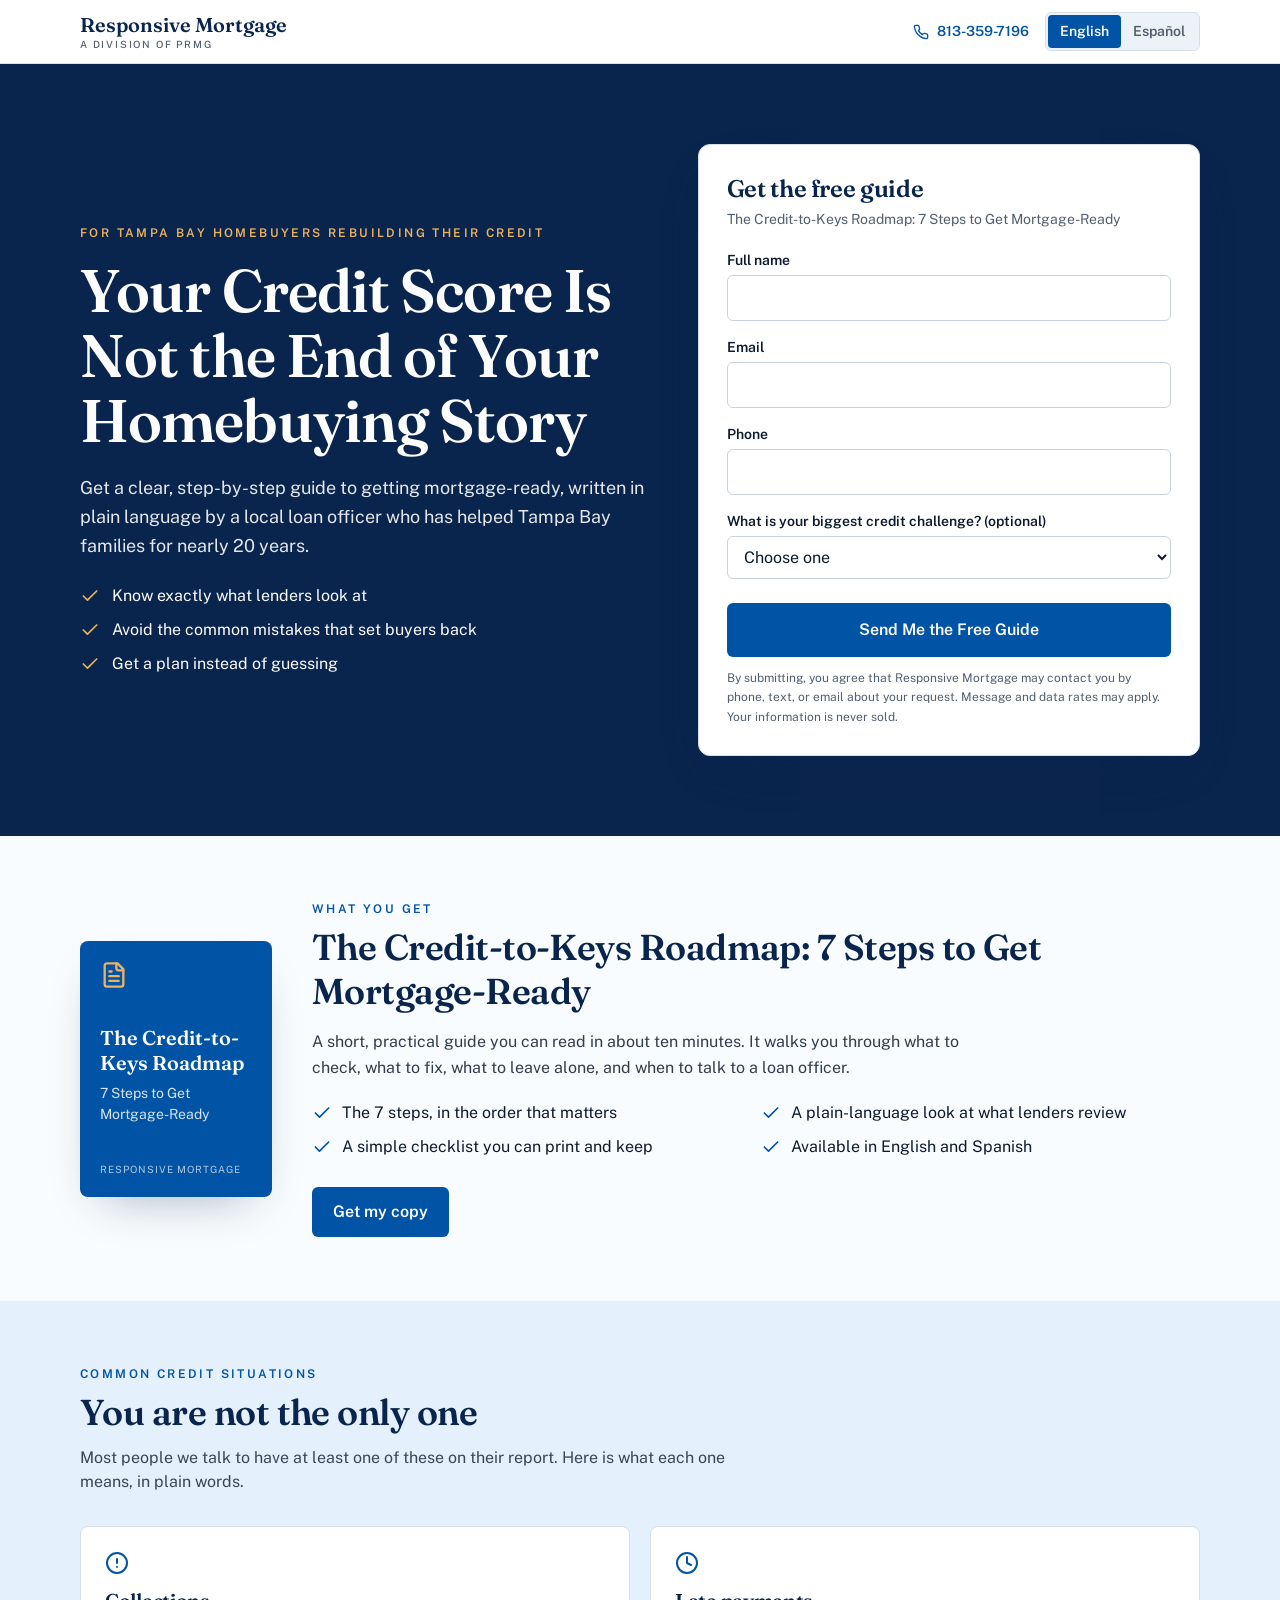
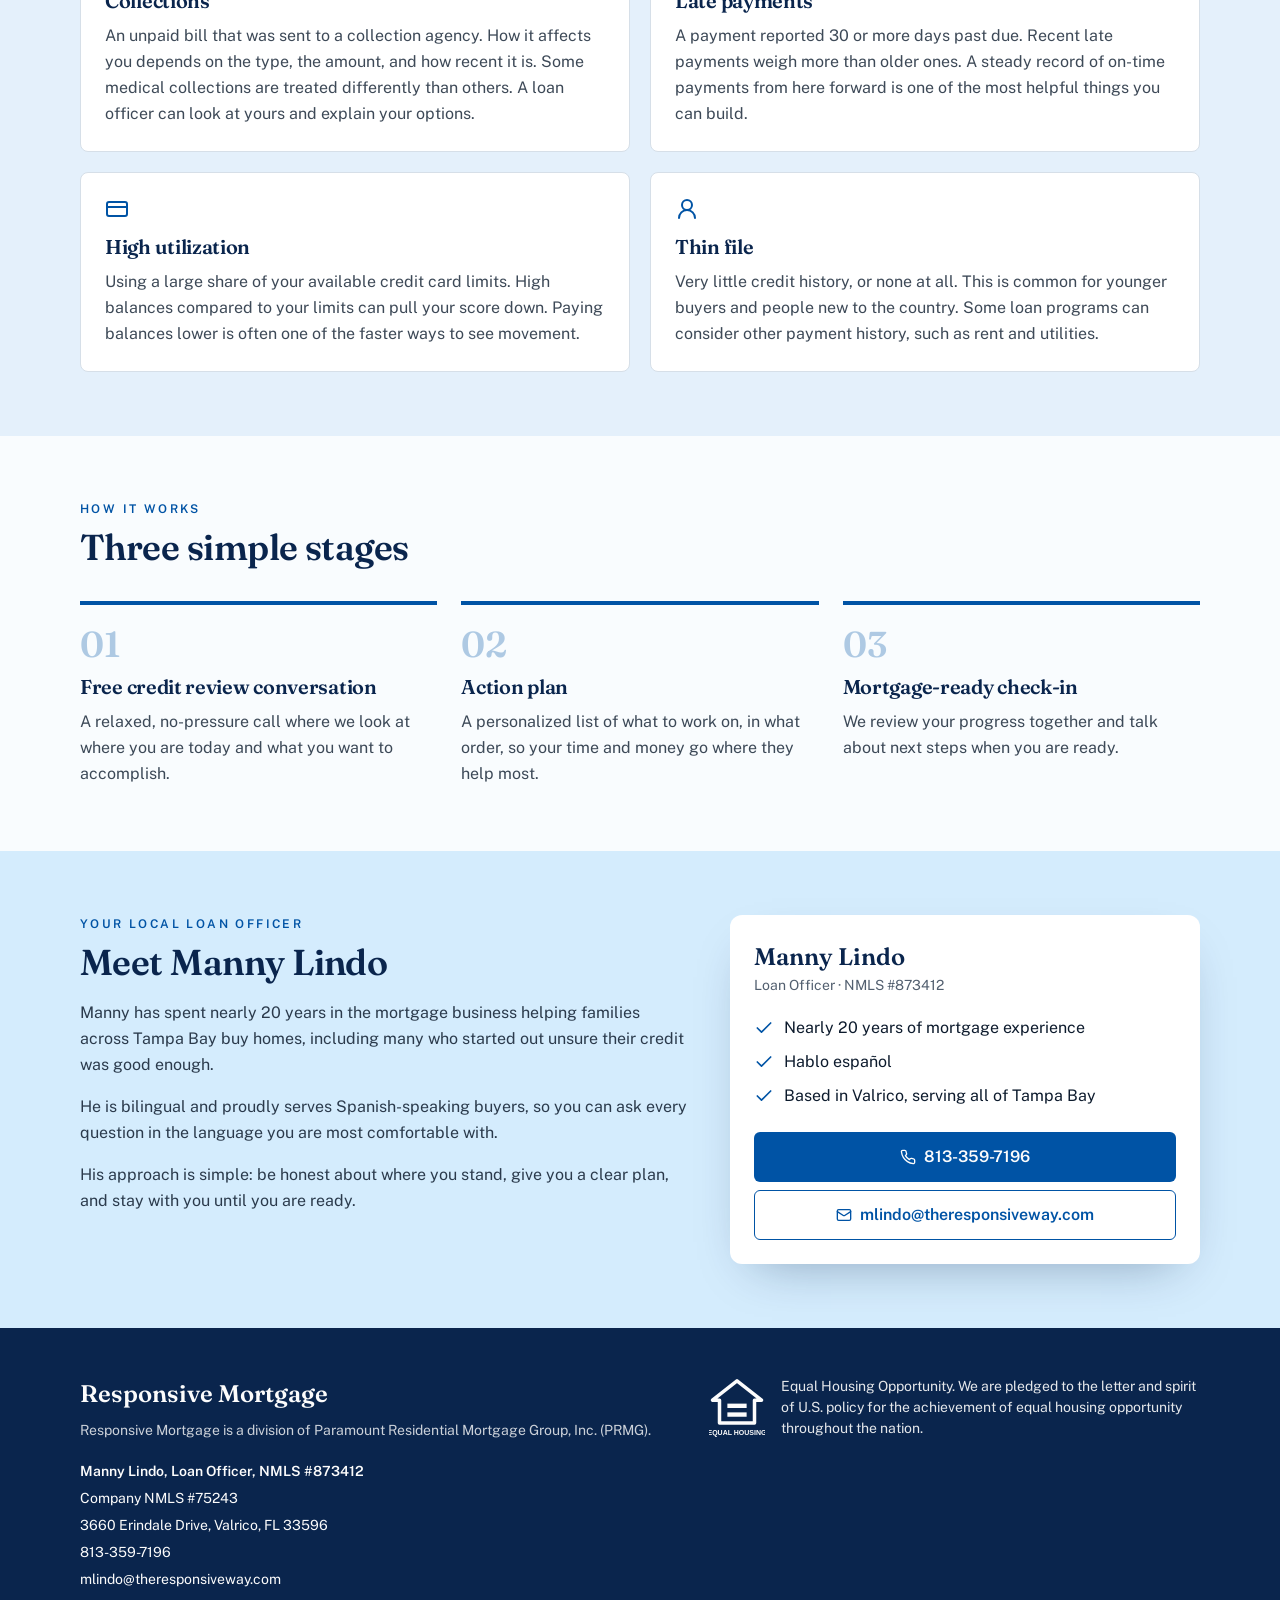
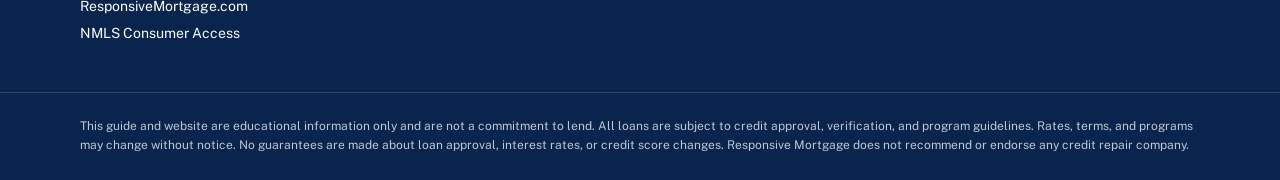
==== docs/index.html @ e1c6d34c "Add static Credit-to-Keys landing page and Apps Script signup handler Co-Authored-By: Claude Fable 5" ====
<!doctype html>
<html lang="en">
<head>
  <meta charset="utf-8">
  <meta name="viewport" content="width=device-width, initial-scale=1">
  <title>Free Credit-to-Keys Roadmap | Responsive Mortgage Tampa Bay</title>
  <meta name="description" content="Working on your credit and want to buy a home in Tampa Bay? Get the free 7-step guide to getting mortgage-ready from Manny Lindo, Responsive Mortgage.">
  <meta name="author" content="Responsive Mortgage">
  <meta property="og:title" content="Your Credit Score Is Not the End of Your Homebuying Story">
  <meta property="og:description" content="Free 7-step guide to getting mortgage-ready, in English and Spanish, for Tampa Bay homebuyers.">
  <meta property="og:type" content="website">
  <meta name="twitter:card" content="summary_large_image">
  <link rel="preconnect" href="https://fonts.googleapis.com">
  <link rel="preconnect" href="https://fonts.gstatic.com" crossorigin>
  <link rel="stylesheet" href="https://fonts.googleapis.com/css2?family=Fraunces:opsz,wght@9..144,500;9..144,600&family=Public+Sans:wght@400;500;600;700&display=swap">
  <link rel="stylesheet" href="assets/styles.css">
</head>
<body>
  <header class="site-header">
    <div class="wrap">
      <a href="./" aria-label="Responsive Mortgage home" class="wordmark">
        <span class="wordmark-name">Responsive Mortgage</span>
        <span class="wordmark-sub">A division of PRMG</span>
      </a>
      <div class="header-actions">
        <a href="tel:+18133597196" class="header-phone"><i data-icon="phone" data-small></i> 813-359-7196</a>
        <div role="group" aria-label="Language" class="lang-toggle">
          <button type="button" data-lang="en" aria-pressed="true">English</button>
          <button type="button" data-lang="es" aria-pressed="false">Español</button>
        </div>
        <a href="tel:+18133597196" class="header-phone-icon" aria-label="Call 813-359-7196" data-i18n-label="nav.call"><i data-icon="phone" data-small></i></a>
      </div>
    </div>
  </header>

  <main>
    <section class="hero">
      <img src="assets/tampa-home.jpg" alt="" width="1280" height="896" class="hero-img" onerror="this.remove()">
      <div class="wrap hero-grid">
        <div class="hero-copy">
          <p class="eyebrow" data-i18n="hero.eyebrow">For Tampa Bay homebuyers rebuilding their credit</p>
          <h1 data-i18n="hero.title">Your Credit Score Is Not the End of Your Homebuying Story</h1>
          <p class="hero-sub" data-i18n="hero.sub">Get a clear, step-by-step guide to getting mortgage-ready, written in plain language by a local loan officer who has helped Tampa Bay families for nearly 20 years.</p>
          <ul class="check-list">
            <li><i data-icon="check"></i><span data-i18n="hero.points.0">Know exactly what lenders look at</span></li>
            <li><i data-icon="check"></i><span data-i18n="hero.points.1">Avoid the common mistakes that set buyers back</span></li>
            <li><i data-icon="check"></i><span data-i18n="hero.points.2">Get a plan instead of guessing</span></li>
          </ul>
        </div>

        <form id="get-guide" class="lead-form" novalidate>
          <h2 data-i18n="form.title">Get the free guide</h2>
          <p class="form-sub" data-i18n="form.sub">The Credit-to-Keys Roadmap: 7 Steps to Get Mortgage-Ready</p>
          <div class="fields">
            <label>
              <span data-i18n="form.name">Full name</span>
              <input name="name" autocomplete="name" maxlength="100">
              <span class="field-error" data-error="name"></span>
            </label>
            <label>
              <span data-i18n="form.email">Email</span>
              <input name="email" type="email" autocomplete="email" maxlength="255">
              <span class="field-error" data-error="email"></span>
            </label>
            <label>
              <span data-i18n="form.phone">Phone</span>
              <input name="phone" type="tel" autocomplete="tel" maxlength="25">
              <span class="field-error" data-error="phone"></span>
            </label>
            <label>
              <span data-i18n="form.challenge">What is your biggest credit challenge? (optional)</span>
              <select name="challenge">
                <option value="" data-i18n="form.choose">Choose one</option>
                <option value="collections" data-i18n="form.challenges.collections">Collections</option>
                <option value="late_payments" data-i18n="form.challenges.late_payments">Late payments</option>
                <option value="high_balances" data-i18n="form.challenges.high_balances">High card balances</option>
                <option value="low_score" data-i18n="form.challenges.low_score">Low score</option>
                <option value="no_history" data-i18n="form.challenges.no_history">No credit history</option>
                <option value="not_sure" data-i18n="form.challenges.not_sure">Not sure</option>
              </select>
            </label>
          </div>
          <div class="hidden-field" aria-hidden="true">
            <label>Website <input name="website" tabindex="-1" autocomplete="off"></label>
          </div>
          <p role="alert" class="form-error" data-error="generic"></p>
          <button type="submit" class="btn btn-primary" data-i18n="form.submit">Send Me the Free Guide</button>
          <p class="consent" data-i18n="form.consent">By submitting, you agree that Responsive Mortgage may contact you by phone, text, or email about your request. Message and data rates may apply. Your information is never sold.</p>
        </form>
      </div>
    </section>

    <section class="wrap section get-grid">
      <div class="guide-cover">
        <i data-icon="file"></i>
        <div>
          <p class="guide-cover-title" data-i18n="get.title">The Credit-to-Keys Roadmap</p>
          <p class="guide-cover-sub" data-i18n="get.sub">7 Steps to Get Mortgage-Ready</p>
        </div>
        <p class="guide-cover-brand">Responsive Mortgage</p>
      </div>
      <div>
        <p class="eyebrow" data-i18n="get.eyebrow">What you get</p>
        <h2 class="h2" data-i18n="get.heading">The Credit-to-Keys Roadmap: 7 Steps to Get Mortgage-Ready</h2>
        <p class="body" data-i18n="get.body">A short, practical guide you can read in about ten minutes. It walks you through what to check, what to fix, what to leave alone, and when to talk to a loan officer.</p>
        <ul class="check-list get-items">
          <li><i data-icon="check"></i><span data-i18n="get.items.0">The 7 steps, in the order that matters</span></li>
          <li><i data-icon="check"></i><span data-i18n="get.items.1">A plain-language look at what lenders review</span></li>
          <li><i data-icon="check"></i><span data-i18n="get.items.2">A simple checklist you can print and keep</span></li>
          <li><i data-icon="check"></i><span data-i18n="get.items.3">Available in English and Spanish</span></li>
        </ul>
        <a href="#get-guide" class="btn btn-primary" data-i18n="get.cta">Get my copy</a>
      </div>
    </section>

    <section class="bg-secondary">
      <div class="wrap section">
        <p class="eyebrow" data-i18n="situations.eyebrow">Common credit situations</p>
        <h2 class="h2" data-i18n="situations.title">You are not the only one</h2>
        <p class="lead" data-i18n="situations.sub">Most people we talk to have at least one of these on their report. Here is what each one means, in plain words.</p>
        <div class="cards">
          <div class="card">
            <i data-icon="alert"></i>
            <h3 data-i18n="situations.items.0.t">Collections</h3>
            <p data-i18n="situations.items.0.d">An unpaid bill that was sent to a collection agency. How it affects you depends on the type, the amount, and how recent it is. Some medical collections are treated differently than others. A loan officer can look at yours and explain your options.</p>
          </div>
          <div class="card">
            <i data-icon="clock"></i>
            <h3 data-i18n="situations.items.1.t">Late payments</h3>
            <p data-i18n="situations.items.1.d">A payment reported 30 or more days past due. Recent late payments weigh more than older ones. A steady record of on-time payments from here forward is one of the most helpful things you can build.</p>
          </div>
          <div class="card">
            <i data-icon="card"></i>
            <h3 data-i18n="situations.items.2.t">High utilization</h3>
            <p data-i18n="situations.items.2.d">Using a large share of your available credit card limits. High balances compared to your limits can pull your score down. Paying balances lower is often one of the faster ways to see movement.</p>
          </div>
          <div class="card">
            <i data-icon="user"></i>
            <h3 data-i18n="situations.items.3.t">Thin file</h3>
            <p data-i18n="situations.items.3.d">Very little credit history, or none at all. This is common for younger buyers and people new to the country. Some loan programs can consider other payment history, such as rent and utilities.</p>
          </div>
        </div>
      </div>
    </section>

    <section class="wrap section">
      <p class="eyebrow" data-i18n="how.eyebrow">How it works</p>
      <h2 class="h2" data-i18n="how.title">Three simple stages</h2>
      <ol class="steps">
        <li>
          <span class="step-num">01</span>
          <h3 data-i18n="how.steps.0.t">Free credit review conversation</h3>
          <p data-i18n="how.steps.0.d">A relaxed, no-pressure call where we look at where you are today and what you want to accomplish.</p>
        </li>
        <li>
          <span class="step-num">02</span>
          <h3 data-i18n="how.steps.1.t">Action plan</h3>
          <p data-i18n="how.steps.1.d">A personalized list of what to work on, in what order, so your time and money go where they help most.</p>
        </li>
        <li>
          <span class="step-num">03</span>
          <h3 data-i18n="how.steps.2.t">Mortgage-ready check-in</h3>
          <p data-i18n="how.steps.2.d">We review your progress together and talk about next steps when you are ready.</p>
        </li>
      </ol>
    </section>

    <section class="bg-accent">
      <div class="wrap section about-grid">
        <div>
          <p class="eyebrow" data-i18n="about.eyebrow">Your local loan officer</p>
          <h2 class="h2" data-i18n="about.title">Meet Manny Lindo</h2>
          <p class="body" data-i18n="about.body.0">Manny has spent nearly 20 years in the mortgage business helping families across Tampa Bay buy homes, including many who started out unsure their credit was good enough.</p>
          <p class="body" data-i18n="about.body.1">He is bilingual and proudly serves Spanish-speaking buyers, so you can ask every question in the language you are most comfortable with.</p>
          <p class="body" data-i18n="about.body.2">His approach is simple: be honest about where you stand, give you a clear plan, and stay with you until you are ready.</p>
        </div>
        <div class="about-card">
          <p class="about-name">Manny Lindo</p>
          <p class="about-role" data-i18n="about.role">Loan Officer · NMLS #873412</p>
          <ul class="check-list">
            <li><i data-icon="check"></i><span data-i18n="about.facts.0">Nearly 20 years of mortgage experience</span></li>
            <li><i data-icon="check"></i><span data-i18n="about.facts.1">Hablo español</span></li>
            <li><i data-icon="check"></i><span data-i18n="about.facts.2">Based in Valrico, serving all of Tampa Bay</span></li>
          </ul>
          <div class="about-actions">
            <a href="tel:+18133597196" class="btn btn-primary"><i data-icon="phone" data-small></i>813-359-7196</a>
            <a href="mailto:mlindo@theresponsiveway.com" class="btn btn-outline"><i data-icon="mail" data-small></i>mlindo@theresponsiveway.com</a>
          </div>
        </div>
      </div>
    </section>
  </main>

  <footer class="site-footer">
    <div class="wrap footer-grid">
      <div>
        <p class="footer-name">Responsive Mortgage</p>
        <p class="footer-division" data-i18n="footer.division">Responsive Mortgage is a division of Paramount Residential Mortgage Group, Inc. (PRMG).</p>
        <ul class="footer-list">
          <li class="strong" data-i18n="footer.personalNmls">Manny Lindo, Loan Officer, NMLS #873412</li>
          <li data-i18n="footer.companyNmls">Company NMLS #75243</li>
          <li>3660 Erindale Drive, Valrico, FL 33596</li>
          <li><a href="tel:+18133597196">813-359-7196</a></li>
          <li><a href="mailto:mlindo@theresponsiveway.com">mlindo@theresponsiveway.com</a></li>
          <li><a href="https://ResponsiveMortgage.com" target="_blank" rel="noreferrer">ResponsiveMortgage.com</a></li>
          <li><a href="https://www.nmlsconsumeraccess.org/" target="_blank" rel="noreferrer" data-i18n="footer.consumer">NMLS Consumer Access</a></li>
        </ul>
      </div>
      <div class="eho">
        <svg viewBox="0 0 64 70" role="img" aria-label="Equal Housing Opportunity">
          <path d="M32 4 4 26h8v26h40V26h8L32 4Z" fill="none" stroke="currentColor" stroke-width="4" stroke-linejoin="round"/>
          <rect x="21" y="30" width="22" height="5" fill="currentColor"/>
          <rect x="21" y="40" width="22" height="5" fill="currentColor"/>
          <text x="32" y="66" text-anchor="middle" font-size="8" font-weight="700" fill="currentColor" font-family="Arial, sans-serif">EQUAL HOUSING</text>
        </svg>
        <p data-i18n="footer.eho">Equal Housing Opportunity. We are pledged to the letter and spirit of U.S. policy for the achievement of equal housing opportunity throughout the nation.</p>
      </div>
    </div>
    <div class="footer-legal">
      <p class="wrap" data-i18n="footer.disclaimer">This guide and website are educational information only and are not a commitment to lend. All loans are subject to credit approval, verification, and program guidelines. Rates, terms, and programs may change without notice. No guarantees are made about loan approval, interest rates, or credit score changes. Responsive Mortgage does not recommend or endorse any credit repair company.</p>
    </div>
  </footer>

  <script src="assets/i18n.js"></script>
  <script src="assets/config.js"></script>
  <script src="assets/app.js"></script>
</body>
</html>
---- docs/assets/styles.css ----
/* Responsive Mortgage - Credit-to-Keys Roadmap landing page.
   Brand colors live in :root. Swap them here when the real brand colors arrive. */

:root {
  --radius: 0.5rem;
  --background: oklch(0.99 0.004 240);
  --foreground: oklch(0.22 0.04 255);
  --card: oklch(1 0 0);
  --primary: oklch(0.45 0.15 255);
  --primary-foreground: oklch(0.99 0 0);
  --primary-deep: oklch(0.27 0.08 258);
  --secondary: oklch(0.95 0.02 245);
  --muted: oklch(0.96 0.01 245);
  --muted-foreground: oklch(0.48 0.03 255);
  --accent: oklch(0.93 0.035 240);
  --highlight: oklch(0.8 0.12 75);
  --destructive: oklch(0.55 0.21 27);
  --border: oklch(0.9 0.015 245);
  --input: oklch(0.86 0.02 245);
  --ring: oklch(0.55 0.15 255);
  --shadow-card: 0 20px 50px -24px color-mix(in oklab, var(--primary-deep) 40%, transparent);
  --font-display: "Fraunces", Georgia, serif;
  --font-sans: "Public Sans", system-ui, sans-serif;
}

*, *::before, *::after { box-sizing: border-box; }
html { -webkit-text-size-adjust: 100%; scroll-behavior: smooth; }
body {
  margin: 0;
  background: var(--background);
  color: var(--foreground);
  font-family: var(--font-sans);
  font-size: 1rem;
  line-height: 1.5;
  -webkit-font-smoothing: antialiased;
}
h1, h2, h3, p, ul, ol { margin: 0; }
ul, ol { padding: 0; list-style: none; }
h1, h2, h3 { font-family: var(--font-display); letter-spacing: -0.015em; font-weight: 600; }
a { color: inherit; text-decoration: none; }
img, svg { display: block; }
button, input, select { font: inherit; color: inherit; }
.icon { width: 1.25rem; height: 1.25rem; flex-shrink: 0; fill: none; stroke: currentColor; stroke-width: 2; stroke-linecap: round; stroke-linejoin: round; }
.icon-sm { width: 1rem; height: 1rem; }
.hidden-field { position: absolute; left: -9999px; width: 1px; height: 1px; overflow: hidden; }

.wrap { max-width: 72rem; margin: 0 auto; padding-left: 1rem; padding-right: 1rem; }
.section { padding-top: 4rem; padding-bottom: 4rem; }
.bg-secondary { background: var(--secondary); }
.bg-accent { background: var(--accent); }

.eyebrow { font-size: 0.75rem; font-weight: 600; text-transform: uppercase; letter-spacing: 0.2em; color: var(--primary); }
.h2 { margin-top: 0.5rem; font-size: 1.875rem; line-height: 1.2; color: var(--primary-deep); }
.lead { margin-top: 0.75rem; max-width: 42rem; color: color-mix(in oklab, var(--foreground) 80%, transparent); }
.body { margin-top: 1rem; max-width: 42rem; line-height: 1.625; color: color-mix(in oklab, var(--foreground) 85%, transparent); }

.btn {
  display: inline-flex; align-items: center; justify-content: center; gap: 0.5rem;
  border-radius: calc(var(--radius) - 2px); padding: 0.75rem 1.25rem;
  font-weight: 600; border: 1px solid transparent; cursor: pointer; transition: background-color 0.15s;
}
.btn-primary { background: var(--primary); color: var(--primary-foreground); }
.btn-primary:hover { background: var(--primary-deep); }
.btn-outline { border-color: var(--primary); color: var(--primary); background: transparent; }
.btn-outline:hover { background: var(--secondary); }
.btn-highlight { background: var(--highlight); color: var(--primary-deep); }
.btn-ghost-light { border-color: color-mix(in oklab, var(--primary-foreground) 40%, transparent); color: var(--primary-foreground); }

.check-list li { display: flex; align-items: flex-start; gap: 0.625rem; }
.check-list li + li { margin-top: 0.625rem; }
.check-list .icon { margin-top: 0.125rem; color: var(--primary); }

/* Header */
.site-header {
  position: sticky; top: 0; z-index: 40;
  border-bottom: 1px solid var(--border);
  background: color-mix(in oklab, var(--card) 95%, transparent);
  backdrop-filter: blur(8px);
}
.site-header .wrap { display: flex; align-items: center; justify-content: space-between; gap: 0.75rem; padding-top: 0.75rem; padding-bottom: 0.75rem; }
.wordmark { display: flex; flex-direction: column; line-height: 1; }
.wordmark-name { font-family: var(--font-display); font-size: 1.25rem; font-weight: 600; color: var(--primary-deep); }
.wordmark-sub { margin-top: 0.25rem; font-size: 10px; font-weight: 500; text-transform: uppercase; letter-spacing: 0.18em; color: var(--muted-foreground); }
.header-actions { display: flex; align-items: center; gap: 0.5rem; }
.header-phone { display: none; align-items: center; gap: 0.5rem; font-size: 0.875rem; font-weight: 600; color: var(--primary); }
.header-phone-icon { display: flex; width: 2.25rem; height: 2.25rem; align-items: center; justify-content: center; border-radius: calc(var(--radius) - 2px); background: var(--primary); color: var(--primary-foreground); }
.lang-toggle { display: flex; border: 1px solid var(--border); border-radius: calc(var(--radius) - 2px); background: var(--muted); padding: 2px; font-size: 0.875rem; font-weight: 600; }
.lang-toggle button { border: 0; background: transparent; border-radius: 0.25rem; padding: 0.375rem 0.75rem; color: var(--muted-foreground); cursor: pointer; transition: color 0.15s, background-color 0.15s; }
.lang-toggle button:hover { color: var(--foreground); }
.lang-toggle button[aria-pressed="true"] { background: var(--primary); color: var(--primary-foreground); }

/* Hero */
.hero { position: relative; overflow: hidden; background: var(--primary-deep); }
.hero-img { position: absolute; inset: 0; width: 100%; height: 100%; object-fit: cover; opacity: 0.3; }
.hero-grid { position: relative; display: grid; gap: 2.5rem; padding-top: 3rem; padding-bottom: 3rem; }
.hero-copy { color: var(--primary-foreground); }
.hero-copy .eyebrow { color: var(--highlight); }
.hero-copy h1 { margin-top: 1rem; font-size: 2.25rem; line-height: 1.08; }
.hero-sub { margin-top: 1.25rem; max-width: 36rem; font-size: 1.125rem; line-height: 1.625; opacity: 0.9; }
.hero-copy .check-list { margin-top: 1.5rem; }
.hero-copy .check-list li { gap: 0.75rem; }
.hero-copy .check-list .icon { color: var(--highlight); }

/* Form */
.lead-form { scroll-margin-top: 6rem; border: 1px solid var(--border); border-radius: calc(var(--radius) + 4px); background: var(--card); padding: 1.25rem; box-shadow: var(--shadow-card); }
.lead-form h2 { font-size: 1.5rem; line-height: 1.33; color: var(--primary-deep); }
.form-sub { margin-top: 0.25rem; font-size: 0.875rem; color: var(--muted-foreground); }
.fields { margin-top: 1.25rem; display: grid; gap: 1rem; }
.fields label { display: block; font-size: 0.875rem; font-weight: 600; }
.fields input, .fields select {
  margin-top: 0.25rem; display: block; width: 100%;
  border: 1px solid var(--input); border-radius: calc(var(--radius) - 2px);
  background: var(--card); padding: 0.625rem 0.75rem; font-size: 1rem; font-weight: 400; outline: none;
  transition: border-color 0.15s, box-shadow 0.15s;
}
.fields input:focus, .fields select:focus { border-color: var(--ring); box-shadow: 0 0 0 2px color-mix(in oklab, var(--ring) 30%, transparent); }
.field-error { display: block; margin-top: 0.25rem; font-size: 0.875rem; font-weight: 400; color: var(--destructive); }
.field-error:empty, .form-error:empty { display: none; }
.form-error { margin-top: 1rem; font-size: 0.875rem; color: var(--destructive); }
.lead-form .btn { margin-top: 1.5rem; width: 100%; padding: 0.875rem 1.25rem; font-size: 1rem; }
.lead-form .btn:disabled { opacity: 0.6; cursor: default; }
.consent { margin-top: 0.75rem; font-size: 0.75rem; line-height: 1.625; color: var(--muted-foreground); }

/* What you get */
.get-grid { display: grid; gap: 2.5rem; }
.guide-cover { margin: 0 auto; display: flex; height: 16rem; width: 12rem; flex-direction: column; justify-content: space-between; border-radius: var(--radius); background: var(--primary); padding: 1.25rem; color: var(--primary-foreground); box-shadow: var(--shadow-card); }
.guide-cover .icon { width: 1.75rem; height: 1.75rem; color: var(--highlight); }
.guide-cover-title { font-family: var(--font-display); font-size: 1.25rem; font-weight: 600; line-height: 1.25; }
.guide-cover-sub { margin-top: 0.5rem; font-size: 0.875rem; opacity: 0.85; }
.guide-cover-brand { font-size: 10px; text-transform: uppercase; letter-spacing: 0.1em; opacity: 0.7; }
.get-items { margin-top: 1.25rem; display: grid; gap: 0.625rem; }
.get-items li + li { margin-top: 0; }
.get-grid .btn { margin-top: 1.75rem; }

/* Situations */
.cards { margin-top: 2rem; display: grid; gap: 1.25rem; }
.card { border: 1px solid var(--border); border-radius: var(--radius); background: var(--card); padding: 1.5rem; }
.card .icon { width: 1.5rem; height: 1.5rem; color: var(--primary); }
.card h3, .steps h3 { font-size: 1.25rem; line-height: 1.4; color: var(--primary-deep); }
.card h3 { margin-top: 0.75rem; }
.card p, .steps p { margin-top: 0.5rem; line-height: 1.625; color: color-mix(in oklab, var(--foreground) 80%, transparent); }

/* How it works */
.steps { margin-top: 2rem; display: grid; gap: 1.5rem; }
.steps li { border-top: 4px solid var(--primary); padding-top: 1.25rem; }
.step-num { font-family: var(--font-display); font-size: 2.25rem; font-weight: 600; line-height: 1.1; color: color-mix(in oklab, var(--primary) 30%, transparent); }
.steps h3 { margin-top: 0.5rem; }

/* About */
.about-grid { display: grid; gap: 2.5rem; }
.about-card { border-radius: calc(var(--radius) + 4px); background: var(--card); padding: 1.5rem; box-shadow: var(--shadow-card); align-self: start; }
.about-name { font-family: var(--font-display); font-size: 1.5rem; font-weight: 600; color: var(--primary-deep); }
.about-role { font-size: 0.875rem; color: var(--muted-foreground); }
.about-card .check-list { margin-top: 1.25rem; }
.about-actions { margin-top: 1.5rem; display: grid; gap: 0.5rem; }
.about-actions .btn { padding: 0.75rem 1rem; overflow-wrap: anywhere; }

/* Footer */
.site-footer { background: var(--primary-deep); color: var(--primary-foreground); }
.footer-grid { display: grid; gap: 2.5rem; padding-top: 3rem; padding-bottom: 3rem; }
.footer-name { font-family: var(--font-display); font-size: 1.5rem; font-weight: 600; }
.footer-division { margin-top: 0.5rem; font-size: 0.875rem; opacity: 0.8; }
.footer-list { margin-top: 1.25rem; font-size: 0.875rem; }
.footer-list li + li { margin-top: 0.375rem; }
.footer-list a:hover { text-decoration: underline; text-underline-offset: 4px; }
.footer-list .strong { font-weight: 600; }
.eho { display: flex; gap: 1rem; }
.eho svg { height: 4rem; width: 3.5rem; flex-shrink: 0; }
.eho p { font-size: 0.875rem; opacity: 0.9; }
.footer-legal { border-top: 1px solid color-mix(in oklab, var(--primary-foreground) 15%, transparent); }
.footer-legal p { padding-top: 1.5rem; padding-bottom: 1.5rem; font-size: 0.75rem; line-height: 1.625; opacity: 0.75; }

/* Thank-you page */
.thanks { max-width: 56rem; margin: 0 auto; padding: 2.5rem 1rem; }
.thanks h1 { font-size: 1.875rem; line-height: 1.2; color: var(--primary-deep); }
.thanks-sub { margin-top: 0.75rem; max-width: 42rem; font-size: 1.125rem; color: color-mix(in oklab, var(--foreground) 80%, transparent); }
.thanks-actions { margin-top: 1.5rem; display: flex; flex-wrap: wrap; gap: 0.75rem; }
.thanks-actions .btn { padding: 0.625rem 1rem; }
.book { margin-top: 2.5rem; border-radius: calc(var(--radius) + 4px); background: var(--primary-deep); padding: 1.75rem; color: var(--primary-foreground); }
.book > .icon { width: 2rem; height: 2rem; color: var(--highlight); }
.book h2 { margin-top: 0.75rem; font-size: 1.5rem; line-height: 1.25; }
.book p { margin-top: 0.75rem; max-width: 42rem; opacity: 0.9; }
.book-actions { margin-top: 1.5rem; display: flex; flex-wrap: wrap; gap: 0.75rem; }
.book-actions .btn { overflow-wrap: anywhere; }
.back-link { margin-top: 2rem; display: inline-block; font-size: 0.875rem; font-weight: 600; color: var(--primary); }
.back-link:hover { text-decoration: underline; text-underline-offset: 4px; }

@media (min-width: 640px) {
  .h2 { font-size: 2.25rem; }
  .header-actions { gap: 1rem; }
  .hero-grid { padding-top: 4rem; padding-bottom: 4rem; }
  .hero-copy h1 { font-size: 3rem; }
  .lead-form { padding: 1.75rem; }
  .get-items, .cards { grid-template-columns: 1fr 1fr; }
  .thanks { padding-top: 3.5rem; padding-bottom: 3.5rem; }
  .thanks h1 { font-size: 2.25rem; }
  .book { padding: 2.5rem; }
  .book h2 { font-size: 1.875rem; }
}
@media (min-width: 768px) {
  .header-phone { display: flex; }
  .header-phone-icon { display: none; }
  .get-grid { grid-template-columns: auto 1fr; align-items: center; }
  .steps { grid-template-columns: repeat(3, 1fr); }
  .about-grid { grid-template-columns: 1.3fr 1fr; }
  .footer-grid { grid-template-columns: 1.2fr 1fr; }
}
@media (min-width: 1024px) {
  .hero-grid { grid-template-columns: 1.15fr 1fr; align-items: center; padding-top: 5rem; padding-bottom: 5rem; }
  .hero-copy h1 { font-size: 3.75rem; }
}
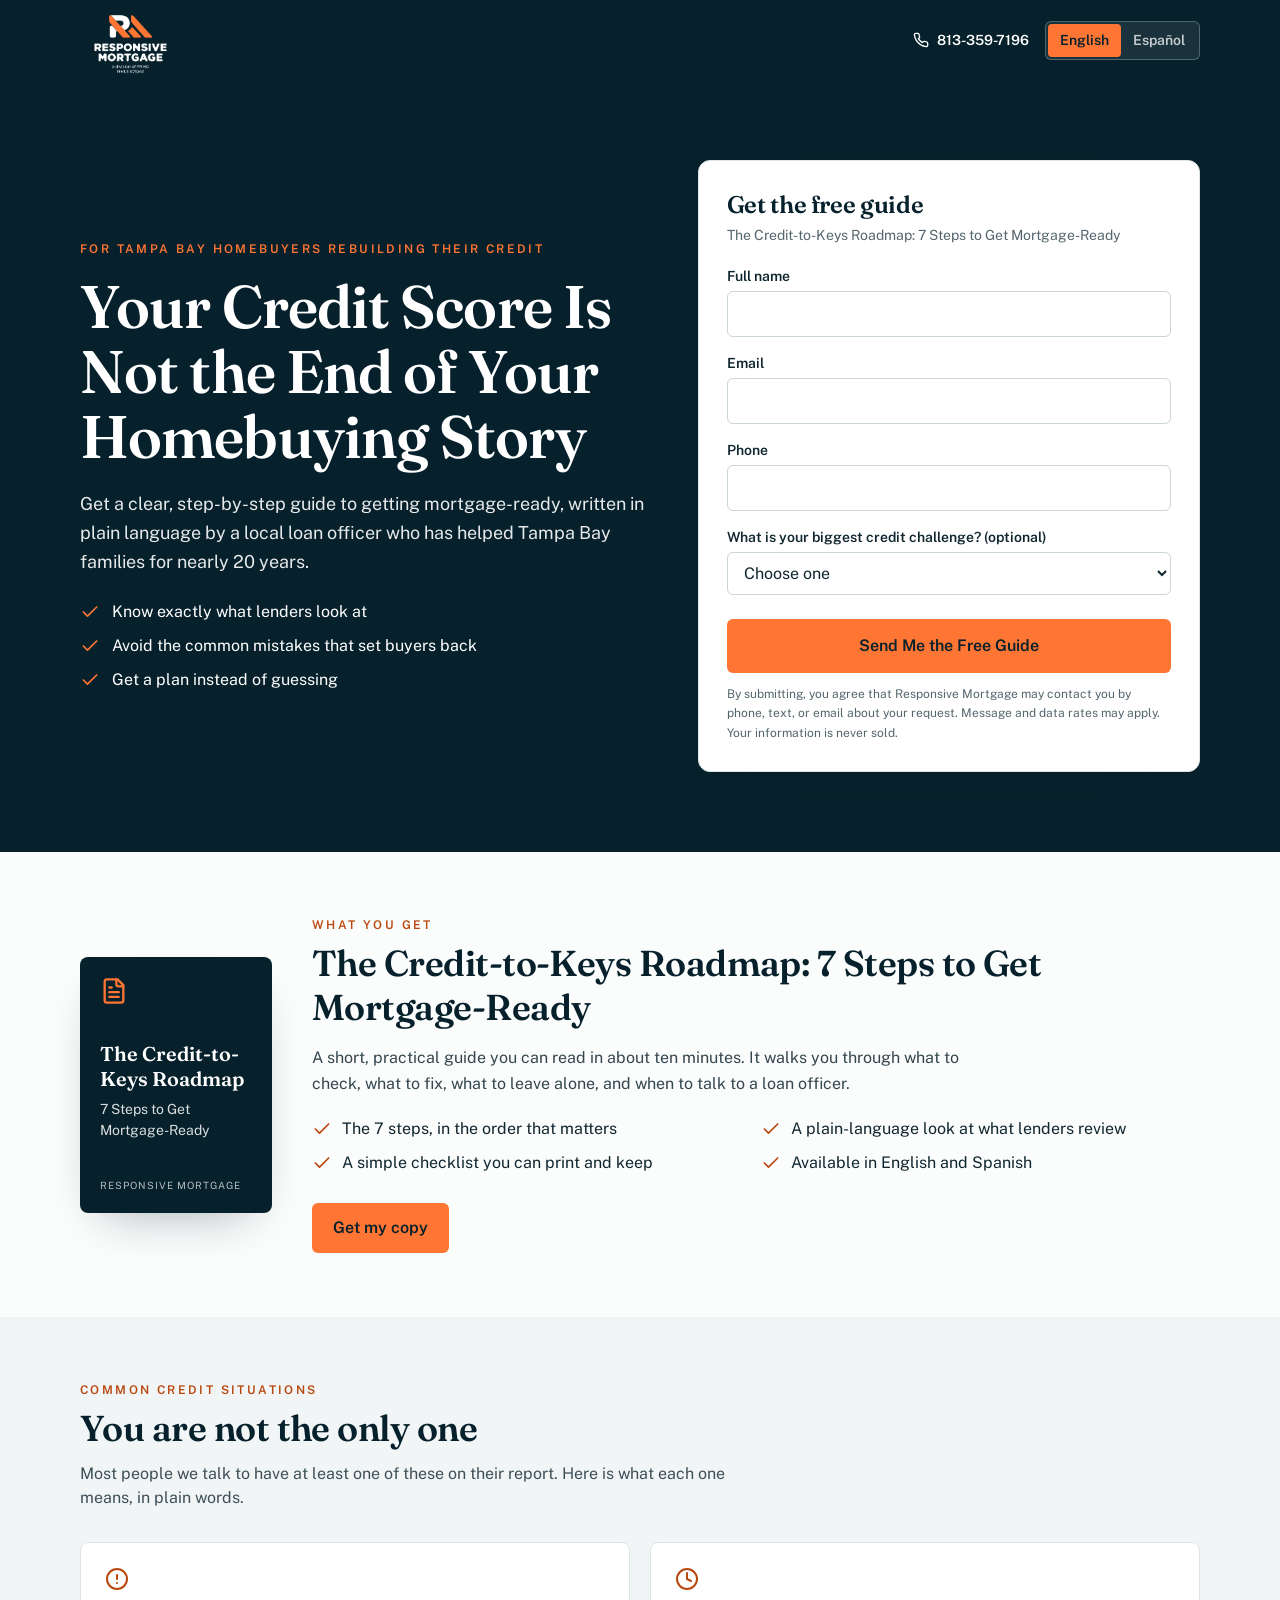
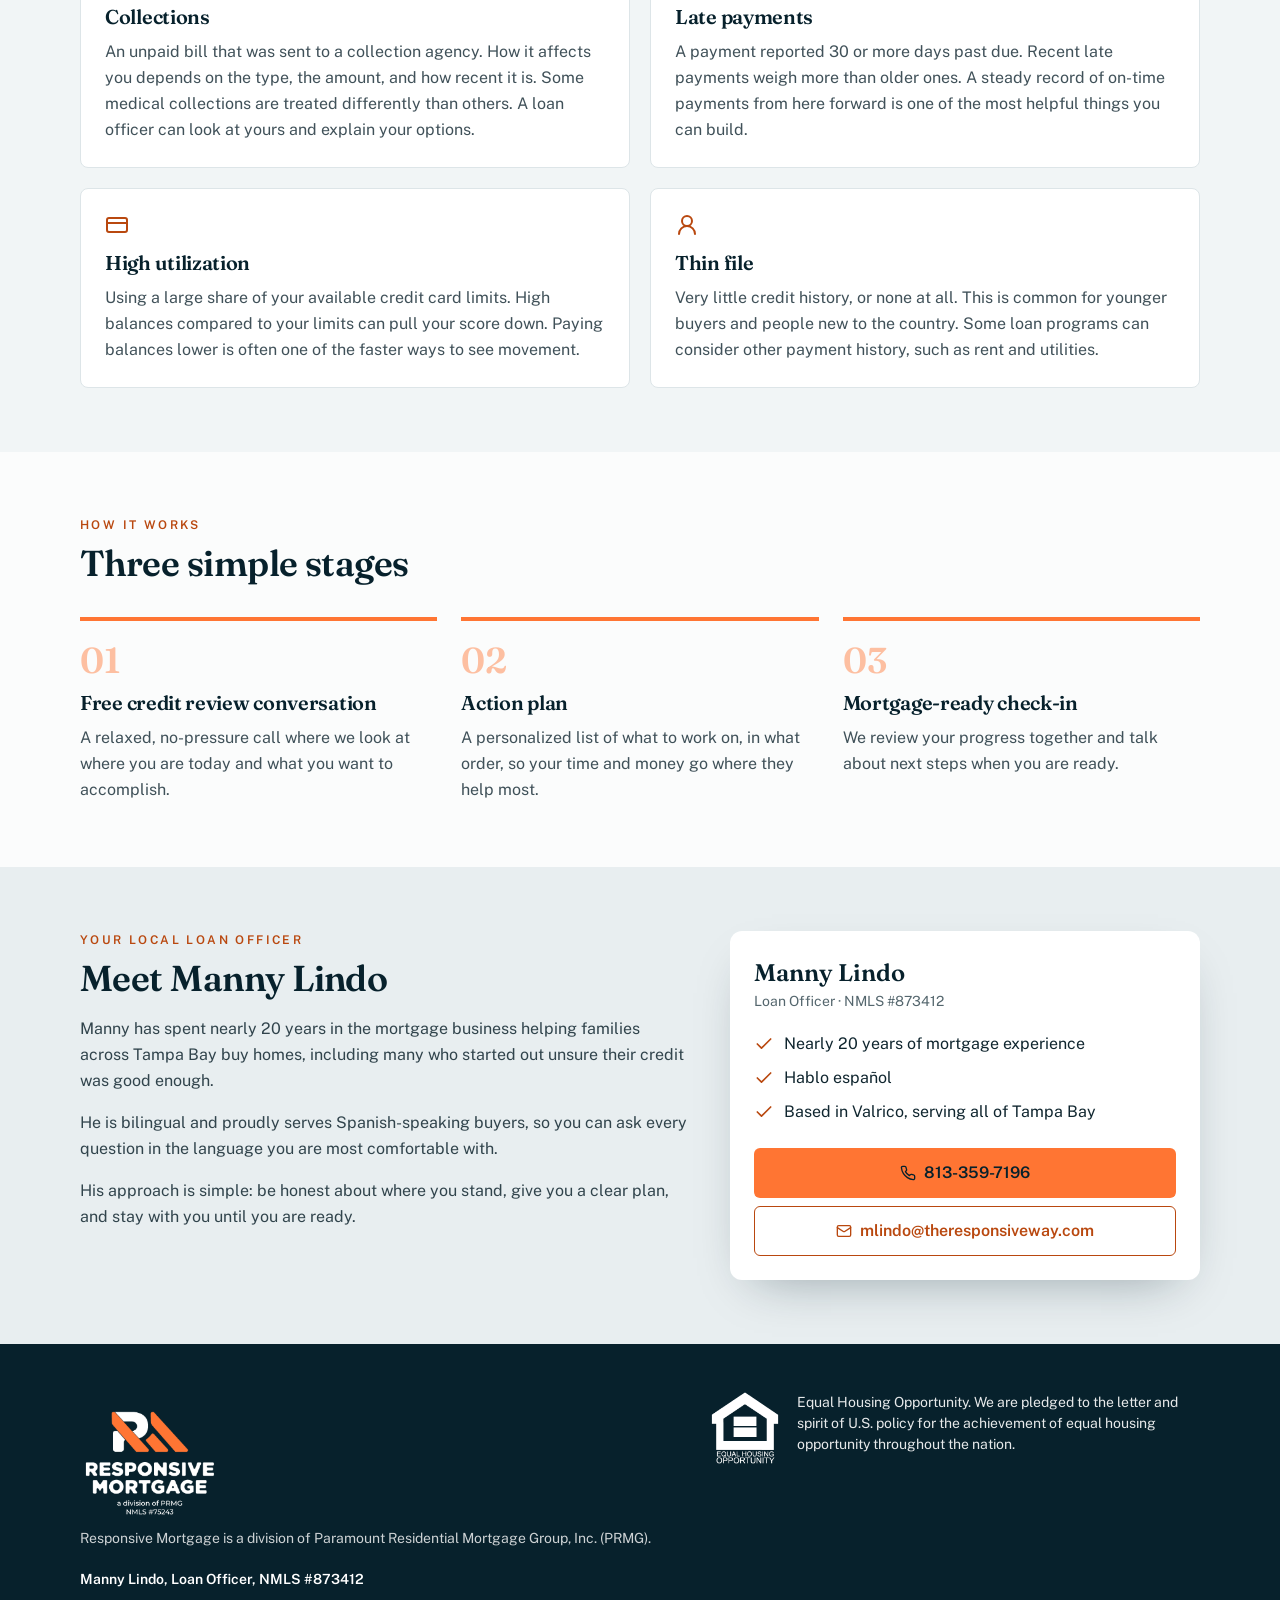
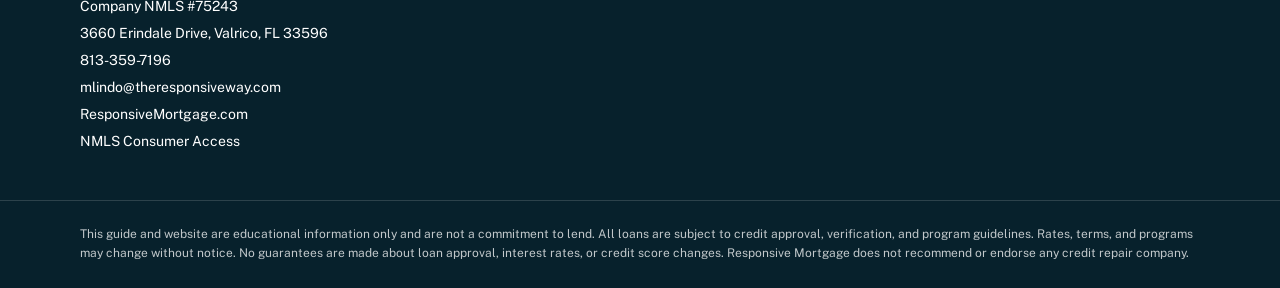
==== commit cc3045b3: "Add Responsive Mortgage logo, EHO logo and brand colors Co-Authored-By: Claude Fable 5.2 <noreply@an" ====
--- a/docs/index.html
+++ b/docs/index.html
@@ -4,6 +4,7 @@
   <meta charset="utf-8">
   <meta name="viewport" content="width=device-width, initial-scale=1">
   <title>Free Credit-to-Keys Roadmap | Responsive Mortgage Tampa Bay</title>
+  <link rel="icon" href="assets/responsive-logo.png">
   <meta name="description" content="Working on your credit and want to buy a home in Tampa Bay? Get the free 7-step guide to getting mortgage-ready from Manny Lindo, Responsive Mortgage.">
   <meta name="author" content="Responsive Mortgage">
   <meta property="og:title" content="Your Credit Score Is Not the End of Your Homebuying Story">
@@ -18,10 +19,7 @@
 <body>
   <header class="site-header">
     <div class="wrap">
-      <a href="./" aria-label="Responsive Mortgage home" class="wordmark">
-        <span class="wordmark-name">Responsive Mortgage</span>
-        <span class="wordmark-sub">A division of PRMG</span>
-      </a>
+      <a href="./" class="logo"><img src="assets/responsive-logo.png" alt="Responsive Mortgage, a division of PRMG, NMLS #75243" width="283" height="208"></a>
       <div class="header-actions">
         <a href="tel:+18133597196" class="header-phone"><i data-icon="phone" data-small></i> 813-359-7196</a>
         <div role="group" aria-label="Language" class="lang-toggle">
@@ -194,7 +192,7 @@
   <footer class="site-footer">
     <div class="wrap footer-grid">
       <div>
-        <p class="footer-name">Responsive Mortgage</p>
+        <img class="footer-logo" src="assets/responsive-logo.png" alt="Responsive Mortgage" width="283" height="208">
         <p class="footer-division" data-i18n="footer.division">Responsive Mortgage is a division of Paramount Residential Mortgage Group, Inc. (PRMG).</p>
         <ul class="footer-list">
           <li class="strong" data-i18n="footer.personalNmls">Manny Lindo, Loan Officer, NMLS #873412</li>
@@ -207,12 +205,7 @@
         </ul>
       </div>
       <div class="eho">
-        <svg viewBox="0 0 64 70" role="img" aria-label="Equal Housing Opportunity">
-          <path d="M32 4 4 26h8v26h40V26h8L32 4Z" fill="none" stroke="currentColor" stroke-width="4" stroke-linejoin="round"/>
-          <rect x="21" y="30" width="22" height="5" fill="currentColor"/>
-          <rect x="21" y="40" width="22" height="5" fill="currentColor"/>
-          <text x="32" y="66" text-anchor="middle" font-size="8" font-weight="700" fill="currentColor" font-family="Arial, sans-serif">EQUAL HOUSING</text>
-        </svg>
+        <img src="assets/eho-white.png" alt="Equal Housing Opportunity" width="250" height="250">
         <p data-i18n="footer.eho">Equal Housing Opportunity. We are pledged to the letter and spirit of U.S. policy for the achievement of equal housing opportunity throughout the nation.</p>
       </div>
     </div>
--- a/docs/assets/styles.css
+++ b/docs/assets/styles.css
@@ -3,21 +3,27 @@
 
 :root {
   --radius: 0.5rem;
-  --background: oklch(0.99 0.004 240);
-  --foreground: oklch(0.22 0.04 255);
-  --card: oklch(1 0 0);
-  --primary: oklch(0.45 0.15 255);
-  --primary-foreground: oklch(0.99 0 0);
-  --primary-deep: oklch(0.27 0.08 258);
-  --secondary: oklch(0.95 0.02 245);
-  --muted: oklch(0.96 0.01 245);
-  --muted-foreground: oklch(0.48 0.03 255);
-  --accent: oklch(0.93 0.035 240);
-  --highlight: oklch(0.8 0.12 75);
-  --destructive: oklch(0.55 0.21 27);
-  --border: oklch(0.9 0.015 245);
-  --input: oklch(0.86 0.02 245);
-  --ring: oklch(0.55 0.15 255);
+  /* Brand colors taken from the Responsive Mortgage logo */
+  --brand-navy: #07212c;
+  --brand-orange: #ff7533;
+  --brand-orange-dark: #e9601f;
+  --brand-orange-text: #b9480f; /* orange dark enough to read as small text on white */
+
+  --background: #fbfcfc;
+  --foreground: #10262f;
+  --card: #ffffff;
+  --primary: var(--brand-orange-text);
+  --primary-foreground: #ffffff;
+  --primary-deep: var(--brand-navy);
+  --secondary: #f1f5f6;
+  --muted: #f3f6f7;
+  --muted-foreground: #54666d;
+  --accent: #e8eef0;
+  --highlight: var(--brand-orange);
+  --destructive: #c62828;
+  --border: #dde5e8;
+  --input: #cbd6da;
+  --ring: var(--brand-orange);
   --shadow-card: 0 20px 50px -24px color-mix(in oklab, var(--primary-deep) 40%, transparent);
   --font-display: "Fraunces", Georgia, serif;
   --font-sans: "Public Sans", system-ui, sans-serif;
@@ -59,8 +65,8 @@
   border-radius: calc(var(--radius) - 2px); padding: 0.75rem 1.25rem;
   font-weight: 600; border: 1px solid transparent; cursor: pointer; transition: background-color 0.15s;
 }
-.btn-primary { background: var(--primary); color: var(--primary-foreground); }
-.btn-primary:hover { background: var(--primary-deep); }
+.btn-primary { background: var(--brand-orange); color: var(--brand-navy); }
+.btn-primary:hover { background: var(--brand-orange-dark); }
 .btn-outline { border-color: var(--primary); color: var(--primary); background: transparent; }
 .btn-outline:hover { background: var(--secondary); }
 .btn-highlight { background: var(--highlight); color: var(--primary-deep); }
@@ -73,21 +79,18 @@
 /* Header */
 .site-header {
   position: sticky; top: 0; z-index: 40;
-  border-bottom: 1px solid var(--border);
-  background: color-mix(in oklab, var(--card) 95%, transparent);
-  backdrop-filter: blur(8px);
-}
-.site-header .wrap { display: flex; align-items: center; justify-content: space-between; gap: 0.75rem; padding-top: 0.75rem; padding-bottom: 0.75rem; }
-.wordmark { display: flex; flex-direction: column; line-height: 1; }
-.wordmark-name { font-family: var(--font-display); font-size: 1.25rem; font-weight: 600; color: var(--primary-deep); }
-.wordmark-sub { margin-top: 0.25rem; font-size: 10px; font-weight: 500; text-transform: uppercase; letter-spacing: 0.18em; color: var(--muted-foreground); }
+  background: var(--brand-navy);
+}
+.site-header .wrap { display: flex; align-items: center; justify-content: space-between; gap: 0.75rem; padding-top: 0.25rem; padding-bottom: 0.25rem; }
+.logo img { height: 4.5rem; width: auto; }
+.footer-logo { height: 8rem; width: auto; margin-left: -1.25rem; }
 .header-actions { display: flex; align-items: center; gap: 0.5rem; }
-.header-phone { display: none; align-items: center; gap: 0.5rem; font-size: 0.875rem; font-weight: 600; color: var(--primary); }
-.header-phone-icon { display: flex; width: 2.25rem; height: 2.25rem; align-items: center; justify-content: center; border-radius: calc(var(--radius) - 2px); background: var(--primary); color: var(--primary-foreground); }
-.lang-toggle { display: flex; border: 1px solid var(--border); border-radius: calc(var(--radius) - 2px); background: var(--muted); padding: 2px; font-size: 0.875rem; font-weight: 600; }
-.lang-toggle button { border: 0; background: transparent; border-radius: 0.25rem; padding: 0.375rem 0.75rem; color: var(--muted-foreground); cursor: pointer; transition: color 0.15s, background-color 0.15s; }
-.lang-toggle button:hover { color: var(--foreground); }
-.lang-toggle button[aria-pressed="true"] { background: var(--primary); color: var(--primary-foreground); }
+.header-phone { display: none; align-items: center; gap: 0.5rem; font-size: 0.875rem; font-weight: 600; color: #ffffff; }
+.header-phone-icon { display: flex; width: 2.25rem; height: 2.25rem; align-items: center; justify-content: center; border-radius: calc(var(--radius) - 2px); background: var(--brand-orange); color: var(--brand-navy); }
+.lang-toggle { display: flex; border: 1px solid rgb(255 255 255 / 0.25); border-radius: calc(var(--radius) - 2px); background: rgb(255 255 255 / 0.08); padding: 2px; font-size: 0.875rem; font-weight: 600; }
+.lang-toggle button { border: 0; background: transparent; border-radius: 0.25rem; padding: 0.375rem 0.75rem; color: rgb(255 255 255 / 0.75); cursor: pointer; transition: color 0.15s, background-color 0.15s; }
+.lang-toggle button:hover { color: #ffffff; }
+.lang-toggle button[aria-pressed="true"] { background: var(--brand-orange); color: var(--brand-navy); }
 
 /* Hero */
 .hero { position: relative; overflow: hidden; background: var(--primary-deep); }
@@ -123,7 +126,7 @@
 
 /* What you get */
 .get-grid { display: grid; gap: 2.5rem; }
-.guide-cover { margin: 0 auto; display: flex; height: 16rem; width: 12rem; flex-direction: column; justify-content: space-between; border-radius: var(--radius); background: var(--primary); padding: 1.25rem; color: var(--primary-foreground); box-shadow: var(--shadow-card); }
+.guide-cover { margin: 0 auto; display: flex; height: 16rem; width: 12rem; flex-direction: column; justify-content: space-between; border-radius: var(--radius); background: var(--brand-navy); padding: 1.25rem; color: var(--primary-foreground); box-shadow: var(--shadow-card); }
 .guide-cover .icon { width: 1.75rem; height: 1.75rem; color: var(--highlight); }
 .guide-cover-title { font-family: var(--font-display); font-size: 1.25rem; font-weight: 600; line-height: 1.25; }
 .guide-cover-sub { margin-top: 0.5rem; font-size: 0.875rem; opacity: 0.85; }
@@ -142,8 +145,8 @@
 
 /* How it works */
 .steps { margin-top: 2rem; display: grid; gap: 1.5rem; }
-.steps li { border-top: 4px solid var(--primary); padding-top: 1.25rem; }
-.step-num { font-family: var(--font-display); font-size: 2.25rem; font-weight: 600; line-height: 1.1; color: color-mix(in oklab, var(--primary) 30%, transparent); }
+.steps li { border-top: 4px solid var(--brand-orange); padding-top: 1.25rem; }
+.step-num { font-family: var(--font-display); font-size: 2.25rem; font-weight: 600; line-height: 1.1; color: color-mix(in oklab, var(--brand-orange) 45%, transparent); }
 .steps h3 { margin-top: 0.5rem; }
 
 /* About */
@@ -158,14 +161,13 @@
 /* Footer */
 .site-footer { background: var(--primary-deep); color: var(--primary-foreground); }
 .footer-grid { display: grid; gap: 2.5rem; padding-top: 3rem; padding-bottom: 3rem; }
-.footer-name { font-family: var(--font-display); font-size: 1.5rem; font-weight: 600; }
 .footer-division { margin-top: 0.5rem; font-size: 0.875rem; opacity: 0.8; }
 .footer-list { margin-top: 1.25rem; font-size: 0.875rem; }
 .footer-list li + li { margin-top: 0.375rem; }
 .footer-list a:hover { text-decoration: underline; text-underline-offset: 4px; }
 .footer-list .strong { font-weight: 600; }
 .eho { display: flex; gap: 1rem; }
-.eho svg { height: 4rem; width: 3.5rem; flex-shrink: 0; }
+.eho img { height: 4.5rem; width: 4.5rem; flex-shrink: 0; }
 .eho p { font-size: 0.875rem; opacity: 0.9; }
 .footer-legal { border-top: 1px solid color-mix(in oklab, var(--primary-foreground) 15%, transparent); }
 .footer-legal p { padding-top: 1.5rem; padding-bottom: 1.5rem; font-size: 0.75rem; line-height: 1.625; opacity: 0.75; }
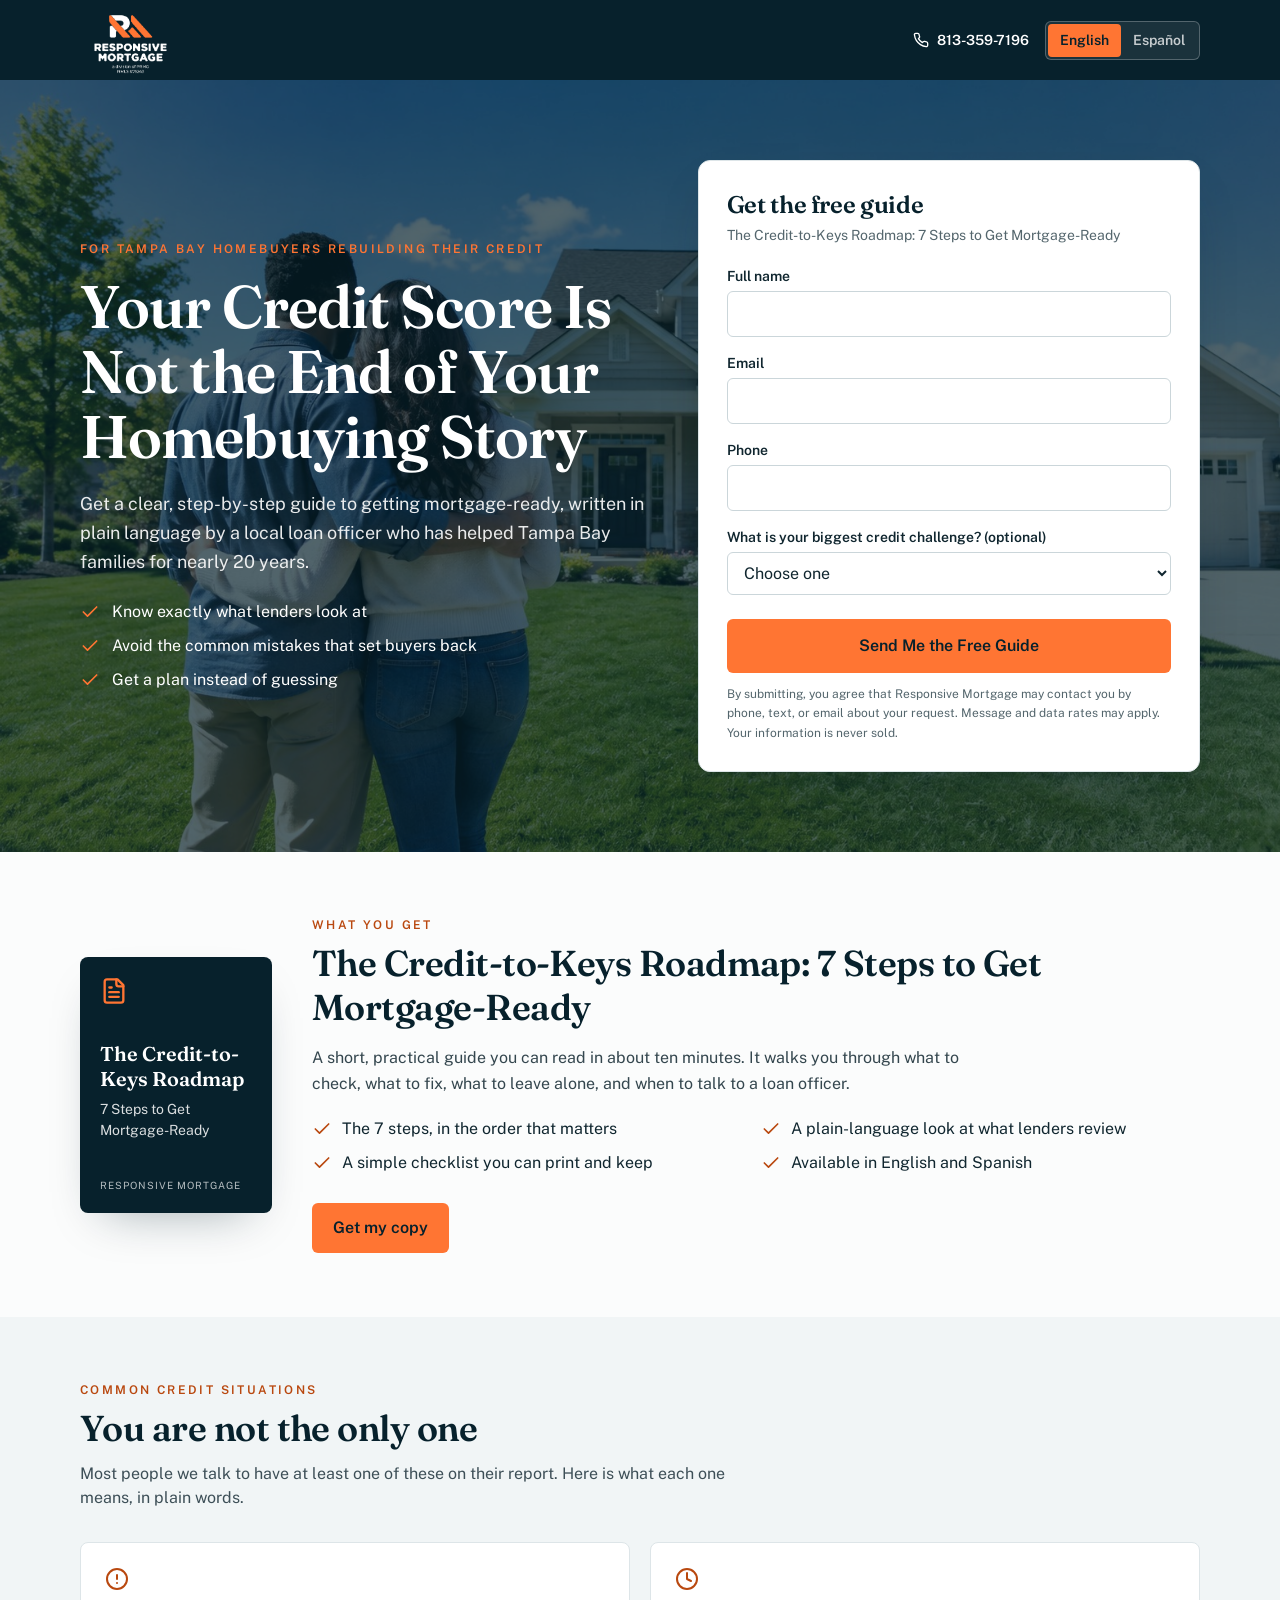
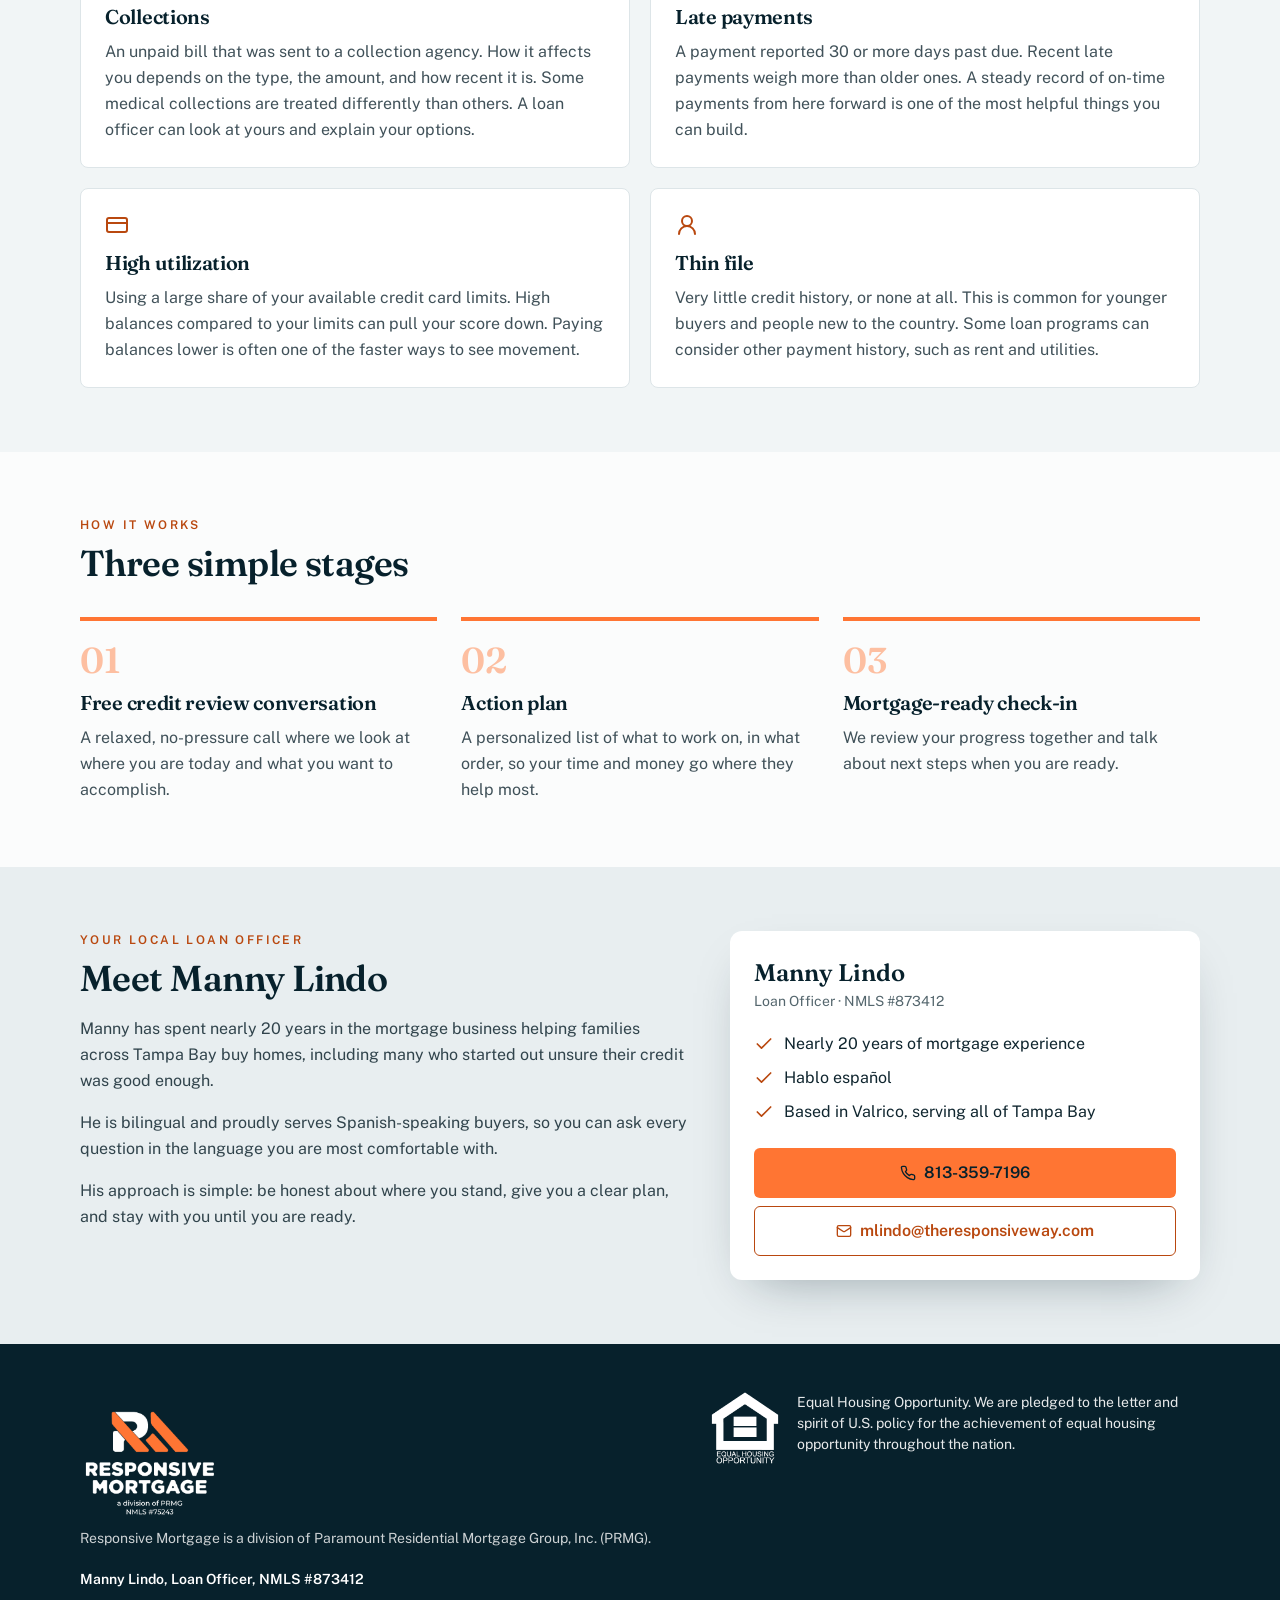
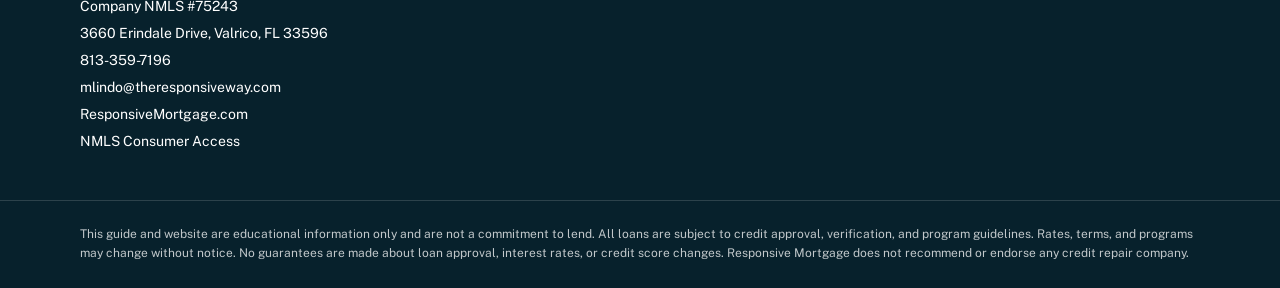
==== commit 522d2c0d: "Add hero photo and frame it on the couple for phones Co-Authored-By: Claude Fable 5.2 <noreply@anthr" ====
--- a/docs/index.html
+++ b/docs/index.html
@@ -33,7 +33,7 @@
 
   <main>
     <section class="hero">
-      <img src="assets/tampa-home.jpg" alt="" width="1280" height="896" class="hero-img" onerror="this.remove()">
+      <img src="assets/tampa-home.jpg" alt="" width="1680" height="944" class="hero-img" onerror="this.remove()">
       <div class="wrap hero-grid">
         <div class="hero-copy">
           <p class="eyebrow" data-i18n="hero.eyebrow">For Tampa Bay homebuyers rebuilding their credit</p>
--- a/docs/assets/styles.css
+++ b/docs/assets/styles.css
@@ -95,6 +95,10 @@
 /* Hero */
 .hero { position: relative; overflow: hidden; background: var(--primary-deep); }
 .hero-img { position: absolute; inset: 0; width: 100%; height: 100%; object-fit: cover; opacity: 0.3; }
+/* One-column layouts: keep the photo behind the headline only, framed on the couple, fading out above the form. */
+@media (max-width: 1023px) {
+  .hero-img { inset: 0 0 auto 0; height: 40rem; object-position: 20% top; -webkit-mask-image: linear-gradient(#000 70%, transparent); mask-image: linear-gradient(#000 70%, transparent); }
+}
 .hero-grid { position: relative; display: grid; gap: 2.5rem; padding-top: 3rem; padding-bottom: 3rem; }
 .hero-copy { color: var(--primary-foreground); }
 .hero-copy .eyebrow { color: var(--highlight); }
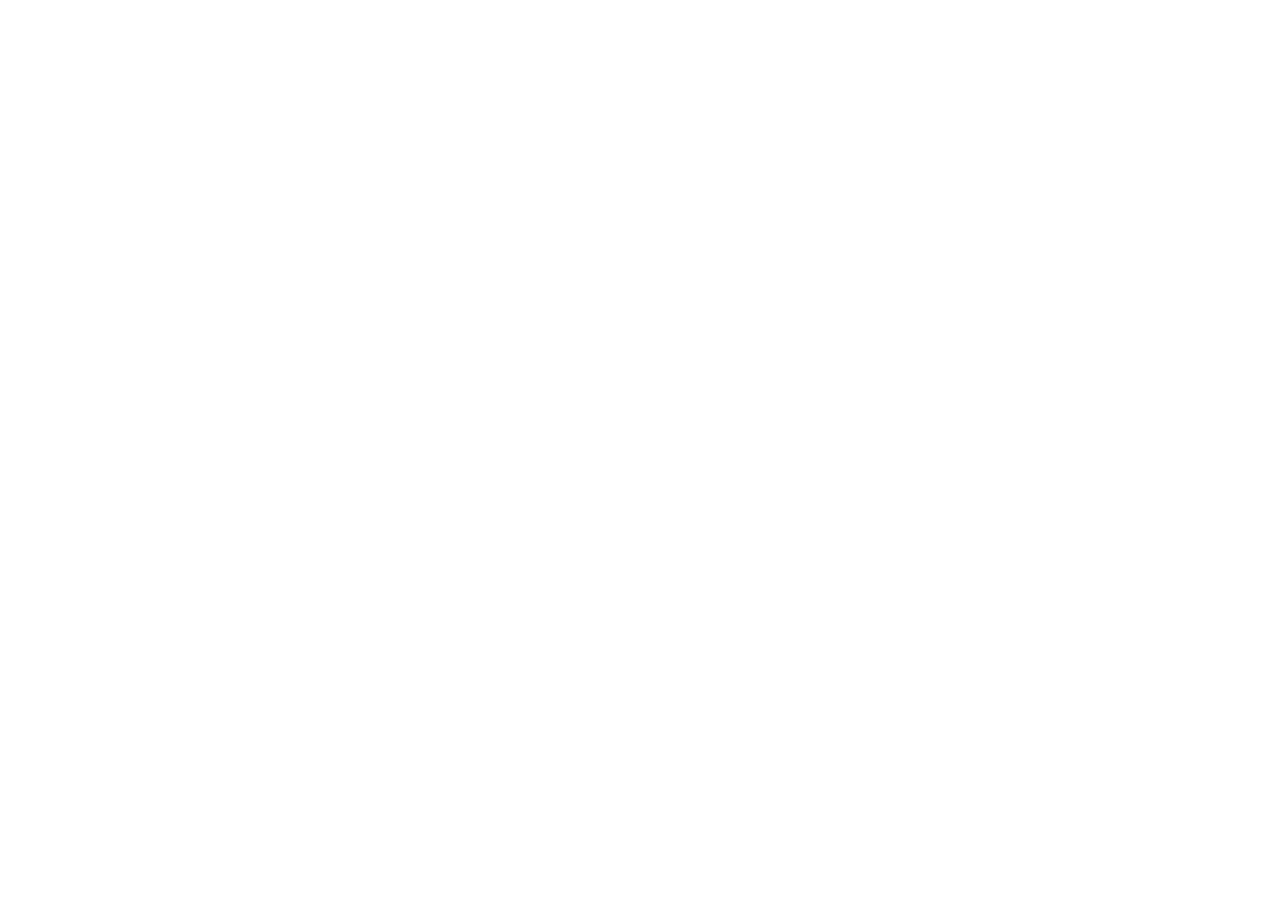
==== commit 243e9546: "Redirect the old GitHub Pages address to credit.libertytreelending.com The landing page moved to Clo" ====
--- a/docs/index.html
+++ b/docs/index.html
@@ -3,219 +3,13 @@
 <head>
   <meta charset="utf-8">
   <meta name="viewport" content="width=device-width, initial-scale=1">
-  <title>Free Credit-to-Keys Roadmap | Responsive Mortgage Tampa Bay</title>
-  <link rel="icon" href="assets/responsive-logo.png">
-  <meta name="description" content="Working on your credit and want to buy a home in Tampa Bay? Get the free 7-step guide to getting mortgage-ready from Manny Lindo, Responsive Mortgage.">
-  <meta name="author" content="Responsive Mortgage">
-  <meta property="og:title" content="Your Credit Score Is Not the End of Your Homebuying Story">
-  <meta property="og:description" content="Free 7-step guide to getting mortgage-ready, in English and Spanish, for Tampa Bay homebuyers.">
-  <meta property="og:type" content="website">
-  <meta name="twitter:card" content="summary_large_image">
-  <link rel="preconnect" href="https://fonts.googleapis.com">
-  <link rel="preconnect" href="https://fonts.gstatic.com" crossorigin>
-  <link rel="stylesheet" href="https://fonts.googleapis.com/css2?family=Fraunces:opsz,wght@9..144,500;9..144,600&family=Public+Sans:wght@400;500;600;700&display=swap">
-  <link rel="stylesheet" href="assets/styles.css">
+  <title>This page has moved | Responsive Mortgage</title>
+  <meta name="robots" content="noindex">
+  <link rel="canonical" href="https://credit.libertytreelending.com/">
+  <meta http-equiv="refresh" content="0; url=https://credit.libertytreelending.com/">
+  <script>window.location.replace("https://credit.libertytreelending.com/" + window.location.search);</script>
 </head>
 <body>
-  <header class="site-header">
-    <div class="wrap">
-      <a href="./" class="logo"><img src="assets/responsive-logo.png" alt="Responsive Mortgage, a division of PRMG, NMLS #75243" width="283" height="208"></a>
-      <div class="header-actions">
-        <a href="tel:+18133597196" class="header-phone"><i data-icon="phone" data-small></i> 813-359-7196</a>
-        <div role="group" aria-label="Language" class="lang-toggle">
-          <button type="button" data-lang="en" aria-pressed="true">English</button>
-          <button type="button" data-lang="es" aria-pressed="false">Español</button>
-        </div>
-        <a href="tel:+18133597196" class="header-phone-icon" aria-label="Call 813-359-7196" data-i18n-label="nav.call"><i data-icon="phone" data-small></i></a>
-      </div>
-    </div>
-  </header>
-
-  <main>
-    <section class="hero">
-      <img src="assets/tampa-home.jpg" alt="" width="1680" height="944" class="hero-img" onerror="this.remove()">
-      <div class="wrap hero-grid">
-        <div class="hero-copy">
-          <p class="eyebrow" data-i18n="hero.eyebrow">For Tampa Bay homebuyers rebuilding their credit</p>
-          <h1 data-i18n="hero.title">Your Credit Score Is Not the End of Your Homebuying Story</h1>
-          <p class="hero-sub" data-i18n="hero.sub">Get a clear, step-by-step guide to getting mortgage-ready, written in plain language by a local loan officer who has helped Tampa Bay families for nearly 20 years.</p>
-          <ul class="check-list">
-            <li><i data-icon="check"></i><span data-i18n="hero.points.0">Know exactly what lenders look at</span></li>
-            <li><i data-icon="check"></i><span data-i18n="hero.points.1">Avoid the common mistakes that set buyers back</span></li>
-            <li><i data-icon="check"></i><span data-i18n="hero.points.2">Get a plan instead of guessing</span></li>
-          </ul>
-        </div>
-
-        <form id="get-guide" class="lead-form" novalidate>
-          <h2 data-i18n="form.title">Get the free guide</h2>
-          <p class="form-sub" data-i18n="form.sub">The Credit-to-Keys Roadmap: 7 Steps to Get Mortgage-Ready</p>
-          <div class="fields">
-            <label>
-              <span data-i18n="form.name">Full name</span>
-              <input name="name" autocomplete="name" maxlength="100">
-              <span class="field-error" data-error="name"></span>
-            </label>
-            <label>
-              <span data-i18n="form.email">Email</span>
-              <input name="email" type="email" autocomplete="email" maxlength="255">
-              <span class="field-error" data-error="email"></span>
-            </label>
-            <label>
-              <span data-i18n="form.phone">Phone</span>
-              <input name="phone" type="tel" autocomplete="tel" maxlength="25">
-              <span class="field-error" data-error="phone"></span>
-            </label>
-            <label>
-              <span data-i18n="form.challenge">What is your biggest credit challenge? (optional)</span>
-              <select name="challenge">
-                <option value="" data-i18n="form.choose">Choose one</option>
-                <option value="collections" data-i18n="form.challenges.collections">Collections</option>
-                <option value="late_payments" data-i18n="form.challenges.late_payments">Late payments</option>
-                <option value="high_balances" data-i18n="form.challenges.high_balances">High card balances</option>
-                <option value="low_score" data-i18n="form.challenges.low_score">Low score</option>
-                <option value="no_history" data-i18n="form.challenges.no_history">No credit history</option>
-                <option value="not_sure" data-i18n="form.challenges.not_sure">Not sure</option>
-              </select>
-            </label>
-          </div>
-          <div class="hidden-field" aria-hidden="true">
-            <label>Website <input name="website" tabindex="-1" autocomplete="off"></label>
-          </div>
-          <p role="alert" class="form-error" data-error="generic"></p>
-          <button type="submit" class="btn btn-primary" data-i18n="form.submit">Send Me the Free Guide</button>
-          <p class="consent" data-i18n="form.consent">By submitting, you agree that Responsive Mortgage may contact you by phone, text, or email about your request. Message and data rates may apply. Your information is never sold.</p>
-        </form>
-      </div>
-    </section>
-
-    <section class="wrap section get-grid">
-      <div class="guide-cover">
-        <i data-icon="file"></i>
-        <div>
-          <p class="guide-cover-title" data-i18n="get.title">The Credit-to-Keys Roadmap</p>
-          <p class="guide-cover-sub" data-i18n="get.sub">7 Steps to Get Mortgage-Ready</p>
-        </div>
-        <p class="guide-cover-brand">Responsive Mortgage</p>
-      </div>
-      <div>
-        <p class="eyebrow" data-i18n="get.eyebrow">What you get</p>
-        <h2 class="h2" data-i18n="get.heading">The Credit-to-Keys Roadmap: 7 Steps to Get Mortgage-Ready</h2>
-        <p class="body" data-i18n="get.body">A short, practical guide you can read in about ten minutes. It walks you through what to check, what to fix, what to leave alone, and when to talk to a loan officer.</p>
-        <ul class="check-list get-items">
-          <li><i data-icon="check"></i><span data-i18n="get.items.0">The 7 steps, in the order that matters</span></li>
-          <li><i data-icon="check"></i><span data-i18n="get.items.1">A plain-language look at what lenders review</span></li>
-          <li><i data-icon="check"></i><span data-i18n="get.items.2">A simple checklist you can print and keep</span></li>
-          <li><i data-icon="check"></i><span data-i18n="get.items.3">Available in English and Spanish</span></li>
-        </ul>
-        <a href="#get-guide" class="btn btn-primary" data-i18n="get.cta">Get my copy</a>
-      </div>
-    </section>
-
-    <section class="bg-secondary">
-      <div class="wrap section">
-        <p class="eyebrow" data-i18n="situations.eyebrow">Common credit situations</p>
-        <h2 class="h2" data-i18n="situations.title">You are not the only one</h2>
-        <p class="lead" data-i18n="situations.sub">Most people we talk to have at least one of these on their report. Here is what each one means, in plain words.</p>
-        <div class="cards">
-          <div class="card">
-            <i data-icon="alert"></i>
-            <h3 data-i18n="situations.items.0.t">Collections</h3>
-            <p data-i18n="situations.items.0.d">An unpaid bill that was sent to a collection agency. How it affects you depends on the type, the amount, and how recent it is. Some medical collections are treated differently than others. A loan officer can look at yours and explain your options.</p>
-          </div>
-          <div class="card">
-            <i data-icon="clock"></i>
-            <h3 data-i18n="situations.items.1.t">Late payments</h3>
-            <p data-i18n="situations.items.1.d">A payment reported 30 or more days past due. Recent late payments weigh more than older ones. A steady record of on-time payments from here forward is one of the most helpful things you can build.</p>
-          </div>
-          <div class="card">
-            <i data-icon="card"></i>
-            <h3 data-i18n="situations.items.2.t">High utilization</h3>
-            <p data-i18n="situations.items.2.d">Using a large share of your available credit card limits. High balances compared to your limits can pull your score down. Paying balances lower is often one of the faster ways to see movement.</p>
-          </div>
-          <div class="card">
-            <i data-icon="user"></i>
-            <h3 data-i18n="situations.items.3.t">Thin file</h3>
-            <p data-i18n="situations.items.3.d">Very little credit history, or none at all. This is common for younger buyers and people new to the country. Some loan programs can consider other payment history, such as rent and utilities.</p>
-          </div>
-        </div>
-      </div>
-    </section>
-
-    <section class="wrap section">
-      <p class="eyebrow" data-i18n="how.eyebrow">How it works</p>
-      <h2 class="h2" data-i18n="how.title">Three simple stages</h2>
-      <ol class="steps">
-        <li>
-          <span class="step-num">01</span>
-          <h3 data-i18n="how.steps.0.t">Free credit review conversation</h3>
-          <p data-i18n="how.steps.0.d">A relaxed, no-pressure call where we look at where you are today and what you want to accomplish.</p>
-        </li>
-        <li>
-          <span class="step-num">02</span>
-          <h3 data-i18n="how.steps.1.t">Action plan</h3>
-          <p data-i18n="how.steps.1.d">A personalized list of what to work on, in what order, so your time and money go where they help most.</p>
-        </li>
-        <li>
-          <span class="step-num">03</span>
-          <h3 data-i18n="how.steps.2.t">Mortgage-ready check-in</h3>
-          <p data-i18n="how.steps.2.d">We review your progress together and talk about next steps when you are ready.</p>
-        </li>
-      </ol>
-    </section>
-
-    <section class="bg-accent">
-      <div class="wrap section about-grid">
-        <div>
-          <p class="eyebrow" data-i18n="about.eyebrow">Your local loan officer</p>
-          <h2 class="h2" data-i18n="about.title">Meet Manny Lindo</h2>
-          <p class="body" data-i18n="about.body.0">Manny has spent nearly 20 years in the mortgage business helping families across Tampa Bay buy homes, including many who started out unsure their credit was good enough.</p>
-          <p class="body" data-i18n="about.body.1">He is bilingual and proudly serves Spanish-speaking buyers, so you can ask every question in the language you are most comfortable with.</p>
-          <p class="body" data-i18n="about.body.2">His approach is simple: be honest about where you stand, give you a clear plan, and stay with you until you are ready.</p>
-        </div>
-        <div class="about-card">
-          <p class="about-name">Manny Lindo</p>
-          <p class="about-role" data-i18n="about.role">Loan Officer · NMLS #873412</p>
-          <ul class="check-list">
-            <li><i data-icon="check"></i><span data-i18n="about.facts.0">Nearly 20 years of mortgage experience</span></li>
-            <li><i data-icon="check"></i><span data-i18n="about.facts.1">Hablo español</span></li>
-            <li><i data-icon="check"></i><span data-i18n="about.facts.2">Based in Valrico, serving all of Tampa Bay</span></li>
-          </ul>
-          <div class="about-actions">
-            <a href="tel:+18133597196" class="btn btn-primary"><i data-icon="phone" data-small></i>813-359-7196</a>
-            <a href="mailto:mlindo@theresponsiveway.com" class="btn btn-outline"><i data-icon="mail" data-small></i>mlindo@theresponsiveway.com</a>
-          </div>
-        </div>
-      </div>
-    </section>
-  </main>
-
-  <footer class="site-footer">
-    <div class="wrap footer-grid">
-      <div>
-        <img class="footer-logo" src="assets/responsive-logo.png" alt="Responsive Mortgage" width="283" height="208">
-        <p class="footer-division" data-i18n="footer.division">Responsive Mortgage is a division of Paramount Residential Mortgage Group, Inc. (PRMG).</p>
-        <ul class="footer-list">
-          <li class="strong" data-i18n="footer.personalNmls">Manny Lindo, Loan Officer, NMLS #873412</li>
-          <li data-i18n="footer.companyNmls">Company NMLS #75243</li>
-          <li>3660 Erindale Drive, Valrico, FL 33596</li>
-          <li><a href="tel:+18133597196">813-359-7196</a></li>
-          <li><a href="mailto:mlindo@theresponsiveway.com">mlindo@theresponsiveway.com</a></li>
-          <li><a href="https://ResponsiveMortgage.com" target="_blank" rel="noreferrer">ResponsiveMortgage.com</a></li>
-          <li><a href="https://www.nmlsconsumeraccess.org/" target="_blank" rel="noreferrer" data-i18n="footer.consumer">NMLS Consumer Access</a></li>
-        </ul>
-      </div>
-      <div class="eho">
-        <img src="assets/eho-white.png" alt="Equal Housing Opportunity" width="250" height="250">
-        <p data-i18n="footer.eho">Equal Housing Opportunity. We are pledged to the letter and spirit of U.S. policy for the achievement of equal housing opportunity throughout the nation.</p>
-      </div>
-    </div>
-    <div class="footer-legal">
-      <p class="wrap" data-i18n="footer.disclaimer">This guide and website are educational information only and are not a commitment to lend. All loans are subject to credit approval, verification, and program guidelines. Rates, terms, and programs may change without notice. No guarantees are made about loan approval, interest rates, or credit score changes. Responsive Mortgage does not recommend or endorse any credit repair company.</p>
-    </div>
-  </footer>
-
-  <script src="assets/i18n.js"></script>
-  <script src="assets/config.js"></script>
-  <script src="assets/app.js"></script>
+  <p>The Credit-to-Keys Roadmap page has moved. <a href="https://credit.libertytreelending.com/">Continue to the new page</a>.</p>
 </body>
 </html>
